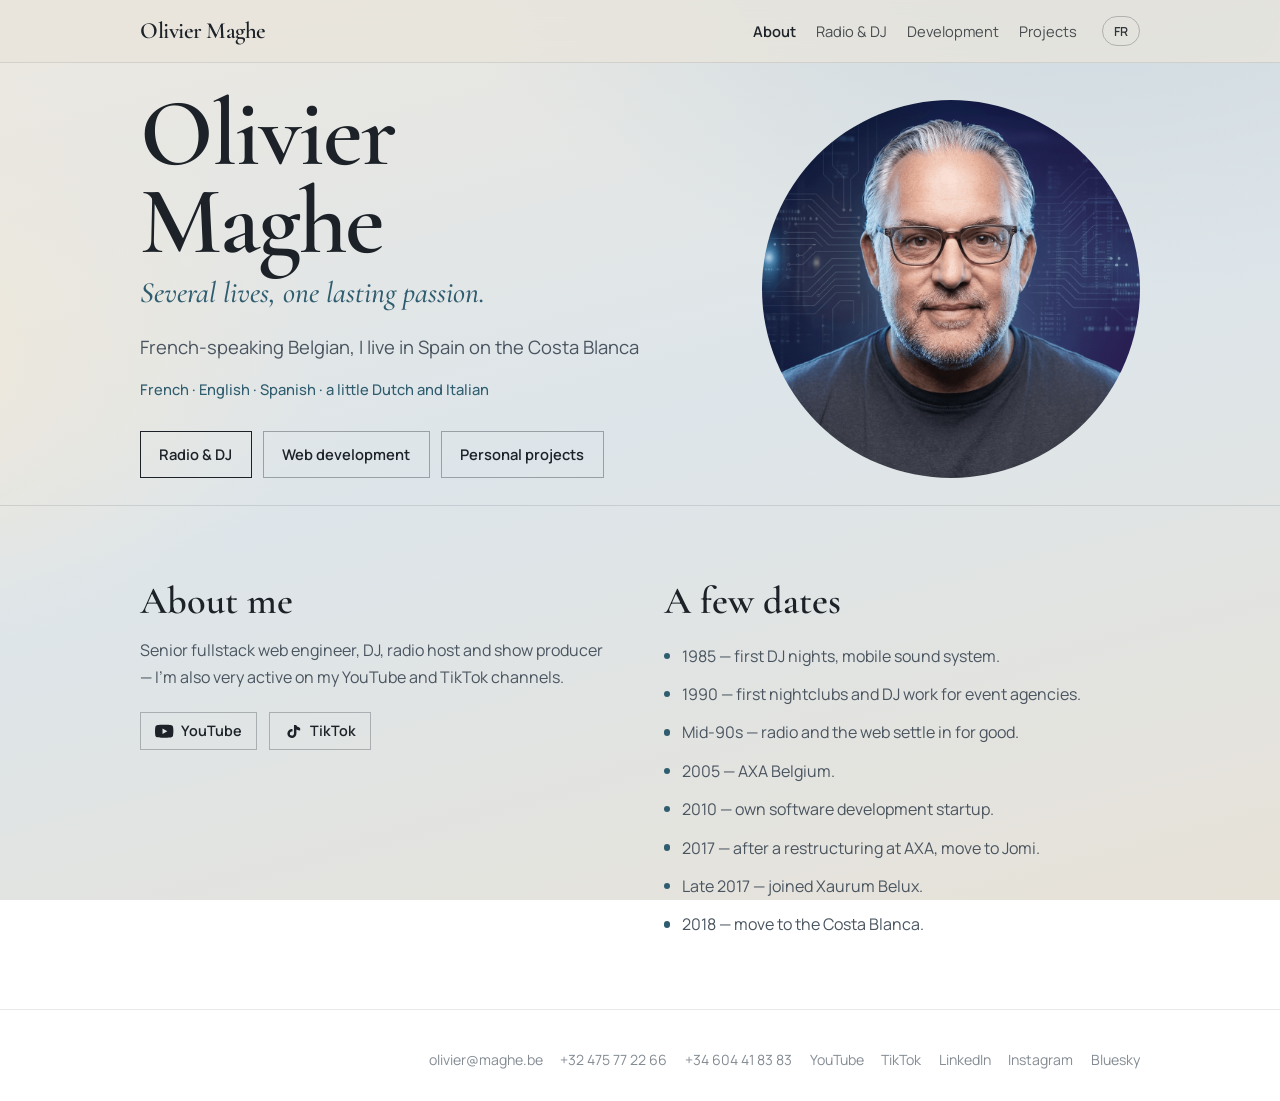
==== index.html @ 707fda05 "Initial commit: site vitrine Olivier Maghe (FR/EN). Quatre pages HTML/CSS/JS avec Docker nginx, i18n" ====
<!DOCTYPE html>
<html lang="fr">
<head>
  <meta charset="UTF-8">
  <meta name="viewport" content="width=device-width, initial-scale=1">
  <title>Olivier Maghe — Présentation</title>
  <meta name="description" content="Olivier Maghe, belge francophone installé sur la Costa Blanca. Musique, code et voyages.">
  <link rel="icon" href="images/oliviermaghe-avatar.png" type="image/png">
  <link rel="stylesheet" href="css/base.css">
  <link rel="stylesheet" href="css/presentation.css">
</head>
<body class="page-home" data-title-key="home.metaTitle" data-desc-key="home.metaDesc">
  <header class="site-header">
    <a class="brand" href="index.html">Olivier Maghe</a>
    <button class="nav-toggle" type="button" data-nav-toggle aria-expanded="false" aria-controls="site-nav" aria-label="Menu">
      <span></span><span></span><span></span>
    </button>
    <nav class="site-nav" id="site-nav" data-nav-panel>
      <a href="index.html" aria-current="page" data-i18n="nav.home">Présentation</a>
      <a href="radio.html" data-i18n="nav.radio">Radio & DJ</a>
      <a href="web.html" data-i18n="nav.web">Développement</a>
      <a href="projets.html" data-i18n="nav.projects">Projets</a>
      <button type="button" class="lang-toggle" data-lang-toggle>EN</button>
    </nav>
  </header>

  <main>
    <section class="hero">
      <div class="hero-copy">
        <h1 class="headline" data-i18n="home.headline">Olivier Maghe</h1>
        <p class="tagline" data-i18n="home.tagline">Plusieurs vies, une même passion.</p>
        <p class="lead" data-i18n="home.lead">Belge francophone, je vis en Espagne sur la Costa Blanca</p>
        <p class="langs" data-i18n="home.langs">Français · Anglais · Espagnol · un peu de néerlandais et d’italien</p>
        <div class="cta-row">
          <a class="cta" href="radio.html" data-i18n="home.ctaRadio">Radio & DJ</a>
          <a class="cta cta-ghost" href="web.html" data-i18n="home.ctaWeb">Développement web</a>
          <a class="cta cta-ghost" href="projets.html" data-i18n="home.ctaProjects">Projets personnels</a>
        </div>
      </div>
      <div class="hero-visual" aria-hidden="false">
        <img src="images/oliviermaghe-avatar.png" alt="Portrait d’Olivier Maghe" width="1024" height="1024">
      </div>
    </section>

    <section class="section">
      <div class="section-grid">
        <div class="about-block" data-reveal>
          <h2 data-i18n="home.aboutTitle">Qui suis-je</h2>
          <p data-i18n="home.aboutBody">Ingénieur Web senior fullstack, DJ, animateur radio, producteur de spectacles, je suis aussi très actif sur ma chaîne YouTube et TikTok.</p>
          <div class="about-socials">
            <a href="https://www.youtube.com/@oliviermaghe" target="_blank" rel="noopener">
              <svg class="about-social-icon" viewBox="0 0 24 24" aria-hidden="true" focusable="false">
                <path d="M23.5 6.2a3 3 0 0 0-2.1-2.1C19.5 3.5 12 3.5 12 3.5s-7.5 0-9.4.6A3 3 0 0 0 .5 6.2 31.5 31.5 0 0 0 0 12a31.5 31.5 0 0 0 .5 5.8 3 3 0 0 0 2.1 2.1c1.9.6 9.4.6 9.4.6s7.5 0 9.4-.6a3 3 0 0 0 2.1-2.1A31.5 31.5 0 0 0 24 12a31.5 31.5 0 0 0-.5-5.8zM9.8 15.5v-7l6.3 3.5-6.3 3.5z"/>
              </svg>
              <span>YouTube</span>
            </a>
            <a href="https://www.tiktok.com/@cssavecoli" target="_blank" rel="noopener">
              <svg class="about-social-icon" viewBox="0 0 24 24" aria-hidden="true" focusable="false">
                <path d="M19.6 6.8A5.4 5.4 0 0 1 16.2 5V4h-3.2v11.1a2.7 2.7 0 1 1-1.9-2.6V9.2a5.9 5.9 0 1 0 5.1 5.8V9.7a8.5 8.5 0 0 0 4.9 1.5V8a5.4 5.4 0 0 1-1.5-1.2z"/>
              </svg>
              <span>TikTok</span>
            </a>
          </div>
        </div>

        <div class="section-milestones" data-reveal="delay">
          <h2 data-i18n="home.milestonesTitle">Quelques dates</h2>
          <ul class="milestones">
            <li data-i18n="home.m1985">1985 — premières soirées DJ, sono mobile.</li>
            <li data-i18n="home.m1990">1990 — premières discothèques et DJ pour des agences événementielles.</li>
            <li data-i18n="home.m1990s">Milieu des années 90 — radio et web s’installent pour de bon.</li>
            <li data-i18n="home.m2005">2005 — AXA Belgium.</li>
            <li data-i18n="home.m2010">2010 — propre startup de développement informatique.</li>
            <li data-i18n="home.m2017">2017 — après une restructuration chez AXA, passage chez Jomi.</li>
            <li data-i18n="home.m2017b">Fin 2017 — entrée chez Xaurum Belux.</li>
            <li data-i18n="home.m2018">2018 — installation sur la Costa Blanca.</li>
          </ul>
        </div>
      </div>
    </section>
  </main>

  <footer class="site-footer">
    <div class="socials" aria-label="Réseaux sociaux">
      <a href="mailto:olivier@maghe.be">olivier@maghe.be</a>
      <a href="tel:+32475772266">+32 475 77 22 66</a>
      <a href="tel:+34604418383">+34 604 41 83 83</a>
      <a href="https://www.youtube.com/@oliviermaghe" target="_blank" rel="noopener">YouTube</a>
      <a href="https://www.tiktok.com/@cssavecoli" target="_blank" rel="noopener">TikTok</a>
      <a href="https://www.linkedin.com/in/oliviermaghe/" target="_blank" rel="noopener">LinkedIn</a>
      <a href="https://www.instagram.com/oliviermaghe" target="_blank" rel="noopener">Instagram</a>
      <a href="https://bsky.app/profile/oliviermaghe.bsky.social" target="_blank" rel="noopener">Bluesky</a>
    </div>
  </footer>

  <script src="js/i18n.js"></script>
  <script src="js/main.js"></script>
</body>
</html>
---- css/base.css ----
:root {
  --page-max: 1000px;
  --page-gutter: 1.1rem;
  --page-inline: max(var(--page-gutter), calc((100% - var(--page-max)) / 2));
}

/* Shared foundation — Olivier Maghe */
*,
*::before,
*::after {
  box-sizing: border-box;
}

html {
  scroll-behavior: smooth;
  -webkit-text-size-adjust: 100%;
}

body {
  margin: 0;
  min-height: 100vh;
  text-rendering: optimizeLegibility;
  -webkit-font-smoothing: antialiased;
}

img,
svg {
  display: block;
  max-width: 100%;
  height: auto;
}

a {
  color: inherit;
  text-decoration-thickness: 0.08em;
  text-underline-offset: 0.18em;
}

a:hover {
  text-decoration: none;
}

button {
  font: inherit;
  color: inherit;
  cursor: pointer;
  border: none;
  background: none;
}

ul {
  margin: 0;
  padding: 0;
  list-style: none;
}

.sr-only {
  position: absolute;
  width: 1px;
  height: 1px;
  padding: 0;
  margin: -1px;
  overflow: hidden;
  clip: rect(0, 0, 0, 0);
  white-space: nowrap;
  border: 0;
}

.site-header {
  position: fixed;
  inset: 0 0 auto;
  z-index: 100;
  display: flex;
  align-items: center;
  justify-content: space-between;
  gap: 1rem;
  padding: 1rem var(--page-inline);
  background: color-mix(in srgb, var(--nav-bg, #0b0d10) 72%, transparent);
  backdrop-filter: blur(14px) saturate(1.1);
  -webkit-backdrop-filter: blur(14px) saturate(1.1);
  border-bottom: 1px solid color-mix(in srgb, currentColor 10%, transparent);
}

.brand {
  font-weight: 700;
  letter-spacing: -0.02em;
  text-decoration: none;
  font-size: 1.05rem;
  z-index: 2;
}

.brand:hover {
  opacity: 0.85;
}

.nav-toggle {
  display: none;
  z-index: 2;
  width: 2.5rem;
  height: 2.5rem;
  border-radius: 0.4rem;
  border: 1px solid color-mix(in srgb, currentColor 25%, transparent);
}

.nav-toggle span {
  display: block;
  width: 1.1rem;
  height: 2px;
  margin: 0.28rem auto;
  background: currentColor;
  transition: transform 0.25s ease, opacity 0.25s ease;
}

.nav-toggle[aria-expanded="true"] span:nth-child(1) {
  transform: translateY(0.34rem) rotate(45deg);
}

.nav-toggle[aria-expanded="true"] span:nth-child(2) {
  opacity: 0;
}

.nav-toggle[aria-expanded="true"] span:nth-child(3) {
  transform: translateY(-0.34rem) rotate(-45deg);
}

.site-nav {
  display: flex;
  align-items: center;
  gap: 0.35rem 1.25rem;
}

.site-nav a {
  text-decoration: none;
  font-size: 0.92rem;
  opacity: 0.78;
  transition: opacity 0.2s ease;
}

.site-nav a:hover,
.site-nav a[aria-current="page"] {
  opacity: 1;
}

.site-nav a[aria-current="page"] {
  font-weight: 600;
}

.lang-toggle {
  margin-left: 0.35rem;
  padding: 0.35rem 0.65rem;
  border: 1px solid color-mix(in srgb, currentColor 28%, transparent);
  border-radius: 999px;
  font-size: 0.78rem;
  font-weight: 600;
  letter-spacing: 0.04em;
  opacity: 0.9;
}

.lang-toggle:hover {
  opacity: 1;
}

.site-footer {
  padding: 2.5rem var(--page-inline) 2rem;
  display: flex;
  flex-wrap: wrap;
  gap: 1rem 2rem;
  justify-content: flex-end;
  align-items: center;
  font-size: 0.88rem;
  opacity: 0.85;
}

.socials {
  display: flex;
  flex-wrap: wrap;
  gap: 0.75rem 1.1rem;
}

.socials a {
  text-decoration: none;
  opacity: 0.8;
}

.socials a:hover {
  opacity: 1;
  text-decoration: underline;
}

[data-reveal] {
  opacity: 0;
  transform: translateY(1.1rem);
  transition: opacity 0.7s ease, transform 0.7s ease;
}

[data-reveal].is-visible {
  opacity: 1;
  transform: none;
}

[data-reveal="delay"] {
  transition-delay: 0.12s;
}

[data-reveal="delay-2"] {
  transition-delay: 0.24s;
}

@media (max-width: 860px) {
  .nav-toggle {
    display: inline-block;
  }

  .site-nav {
    position: fixed;
    inset: 0;
    flex-direction: column;
    justify-content: center;
    gap: 1.25rem;
    background: color-mix(in srgb, var(--nav-bg, #0b0d10) 96%, transparent);
    backdrop-filter: blur(12px);
    opacity: 0;
    pointer-events: none;
    transition: opacity 0.25s ease;
  }

  .site-nav.is-open {
    opacity: 1;
    pointer-events: auto;
  }

  .site-nav a {
    font-size: 1.35rem;
    opacity: 1;
  }

  .lang-toggle {
    margin-left: 0;
    margin-top: 0.5rem;
  }

  body.nav-open {
    overflow: hidden;
  }
}
---- css/presentation.css ----
/* Présentation — ambiance neutre, carte de visite */
@import url("https://fonts.googleapis.com/css2?family=Cormorant+Garamond:ital,wght@0,500;0,600;0,700;1,500&family=Manrope:wght@400;500;600;700&display=swap");

:root {
  --bg: #e8e4dc;
  --bg-2: #d5dfe6;
  --ink: #1c2228;
  --muted: #4a5560;
  --accent: #2f5d6f;
  --line: color-mix(in srgb, var(--ink) 12%, transparent);
  --nav-bg: #e8e4dc;
  --font-display: "Cormorant Garamond", Georgia, serif;
  --font-body: "Manrope", system-ui, sans-serif;
}

body.page-home {
  font-family: var(--font-body);
  color: var(--ink);
  background:
    radial-gradient(1200px 700px at 85% -10%, #c9d7e0 0%, transparent 55%),
    radial-gradient(900px 600px at -10% 40%, #efe8da 0%, transparent 50%),
    linear-gradient(165deg, #ece8e0 0%, #dde5ea 48%, #e7e2d8 100%);
  background-attachment: fixed;
}

.page-home .site-header {
  color: var(--ink);
  background: color-mix(in srgb, var(--nav-bg, #e8e4dc) 78%, transparent);
  backdrop-filter: blur(14px) saturate(1.1);
  -webkit-backdrop-filter: blur(14px) saturate(1.1);
}

.page-home .brand {
  font-family: var(--font-display);
  font-size: 1.45rem;
  font-weight: 600;
}

.hero {
  min-height: auto;
  display: grid;
  grid-template-columns: 1.05fr 0.95fr;
  align-items: end;
  gap: clamp(1.25rem, 3vw, 2.5rem);
  padding:
    clamp(5.5rem, 10vh, 6.5rem)
    var(--page-inline)
    clamp(1.5rem, 3vh, 2.25rem);
}

.hero-copy {
  padding-bottom: 0;
  align-self: end;
}

.eyebrow {
  margin: 0 0 1rem;
  font-size: 0.78rem;
  font-weight: 600;
  letter-spacing: 0.16em;
  text-transform: uppercase;
  color: var(--accent);
}

.hero h1 {
  margin: 0 0 0.55rem;
  font-family: var(--font-display);
  font-size: clamp(3.2rem, 8vw, 6rem);
  line-height: 0.92;
  font-weight: 600;
  letter-spacing: -0.02em;
}

.tagline {
  margin: 0 0 1.25rem;
  font-family: var(--font-display);
  font-size: clamp(1.35rem, 2.8vw, 1.85rem);
  line-height: 1.25;
  font-weight: 500;
  font-style: italic;
  color: var(--accent);
  max-width: none;
}

.lead {
  margin: 0 0 1rem;
  max-width: 34rem;
  font-size: clamp(1.02rem, 1.6vw, 1.15rem);
  line-height: 1.65;
  color: var(--muted);
}

.langs {
  margin: 0 0 2rem;
  font-size: 0.92rem;
  color: var(--accent);
  font-weight: 500;
}

.cta-row {
  display: flex;
  flex-wrap: wrap;
  gap: 0.7rem;
}

.cta {
  display: inline-flex;
  align-items: center;
  padding: 0.78rem 1.15rem;
  border: 1px solid var(--ink);
  text-decoration: none;
  font-size: 0.92rem;
  font-weight: 600;
  transition: background 0.2s ease, color 0.2s ease, transform 0.2s ease;
}

.cta:hover {
  background: var(--ink);
  color: var(--bg);
  transform: translateY(-1px);
}

.cta-ghost {
  border-color: color-mix(in srgb, var(--ink) 35%, transparent);
}

.hero-visual {
  position: relative;
  align-self: end;
  aspect-ratio: 1;
  width: min(100%, 42vh, 380px);
  justify-self: end;
  border-radius: 50%;
  overflow: hidden;
}

.hero-visual img {
  width: 100%;
  height: 100%;
  object-fit: cover;
  object-position: center top;
  filter: saturate(0.92) contrast(1.02);
}

.hero-visual::after {
  display: none;
}

.section {
  padding: clamp(3rem, 8vh, 5.5rem) var(--page-inline);
  border-top: 1px solid var(--line);
}

.section-grid {
  display: grid;
  grid-template-columns: 1fr 1fr;
  gap: clamp(1.5rem, 4vw, 3rem);
  max-width: none;
  align-items: start;
}

.about-block {
  max-width: 36rem;
}

.about-socials {
  display: flex;
  flex-wrap: wrap;
  gap: 0.7rem;
  margin-top: 1.25rem;
}

.about-socials a {
  display: inline-flex;
  align-items: center;
  gap: 0.45rem;
  padding: 0.55rem 0.9rem;
  border: 1px solid color-mix(in srgb, var(--ink) 28%, transparent);
  text-decoration: none;
  font-size: 0.9rem;
  font-weight: 600;
  transition: background 0.2s ease, color 0.2s ease, transform 0.2s ease;
}

.about-socials a:hover {
  background: var(--ink);
  color: var(--bg);
  transform: translateY(-1px);
}

.about-social-icon {
  width: 1.15rem;
  height: 1.15rem;
  fill: currentColor;
  flex-shrink: 0;
}

.section h2 {
  margin: 0 0 0.85rem;
  font-family: var(--font-display);
  font-size: clamp(1.8rem, 3vw, 2.4rem);
  font-weight: 600;
}

.section p {
  margin: 0;
  max-width: 36rem;
  line-height: 1.7;
  color: var(--muted);
}

.section-follow {
  margin: 1rem 0 0;
  max-width: 36rem;
  line-height: 1.7;
  color: var(--muted);
}

.section-milestones {
  max-width: none;
}

.section-milestones h2 {
  margin: 0 0 1.25rem;
  font-family: var(--font-display);
  font-size: clamp(1.8rem, 3vw, 2.4rem);
  font-weight: 600;
}

.milestones {
  display: grid;
  gap: 0.85rem;
  max-width: 40rem;
  margin: 0;
  padding: 0;
  list-style: none;
}

.milestones li {
  position: relative;
  padding-left: 1.1rem;
  line-height: 1.55;
  color: var(--muted);
}

.milestones li::before {
  content: "";
  position: absolute;
  left: 0;
  top: 0.55em;
  width: 0.4rem;
  height: 0.4rem;
  border-radius: 50%;
  background: var(--accent);
}

.page-home .site-footer {
  border-top: 1px solid var(--line);
  color: var(--muted);
}

@media (max-width: 900px) {
  .hero {
    grid-template-columns: 1fr;
    min-height: auto;
    padding-top: 5.5rem;
  }

  .hero-visual {
    width: min(58vw, 280px);
    justify-self: center;
  }

  .section-grid {
    grid-template-columns: 1fr;
  }
}

@media (prefers-reduced-motion: no-preference) {
  .hero-visual img {
    animation: home-rise 1.1s ease both;
  }

  .hero-copy {
    animation: home-fade 0.9s ease 0.15s both;
  }
}

@keyframes home-rise {
  from {
    opacity: 0;
    transform: scale(1.04);
  }
  to {
    opacity: 1;
    transform: none;
  }
}

@keyframes home-fade {
  from {
    opacity: 0;
    transform: translateY(12px);
  }
  to {
    opacity: 1;
    transform: none;
  }
}
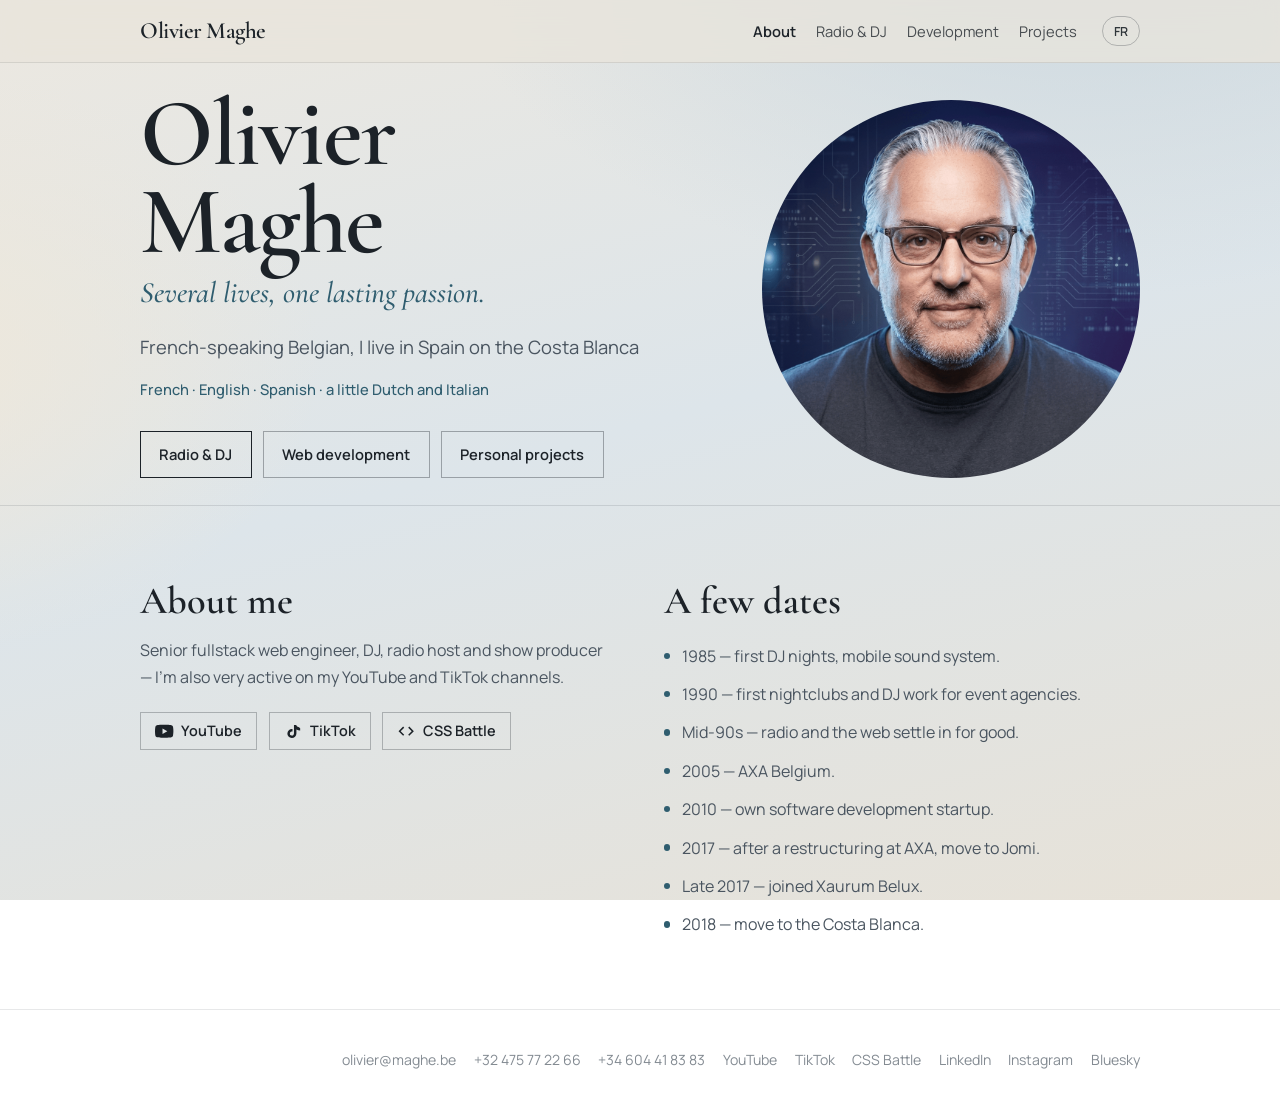
==== commit dc3ad069: "ajoute d'un bouton CSS Battle sur la homepage" ====
--- a/index.html
+++ b/index.html
@@ -60,6 +60,12 @@
               </svg>
               <span>TikTok</span>
             </a>
+            <a href="https://cssbattle.oliviermaghe.com" target="_blank" rel="noopener">
+              <svg class="about-social-icon" viewBox="0 0 24 24" aria-hidden="true" focusable="false">
+                <path d="M9.4 16.6 4.8 12l4.6-4.6L8 6l-6 6 6 6 1.4-1.4zm5.2 0 4.6-4.6-4.6-4.6L16 6l6 6-6 6-1.4-1.4z"/>
+              </svg>
+              <span>CSS Battle</span>
+            </a>
           </div>
         </div>
 
@@ -87,6 +93,7 @@
       <a href="tel:+34604418383">+34 604 41 83 83</a>
       <a href="https://www.youtube.com/@oliviermaghe" target="_blank" rel="noopener">YouTube</a>
       <a href="https://www.tiktok.com/@cssavecoli" target="_blank" rel="noopener">TikTok</a>
+      <a href="https://cssbattle.oliviermaghe.com" target="_blank" rel="noopener">CSS Battle</a>
       <a href="https://www.linkedin.com/in/oliviermaghe/" target="_blank" rel="noopener">LinkedIn</a>
       <a href="https://www.instagram.com/oliviermaghe" target="_blank" rel="noopener">Instagram</a>
       <a href="https://bsky.app/profile/oliviermaghe.bsky.social" target="_blank" rel="noopener">Bluesky</a>
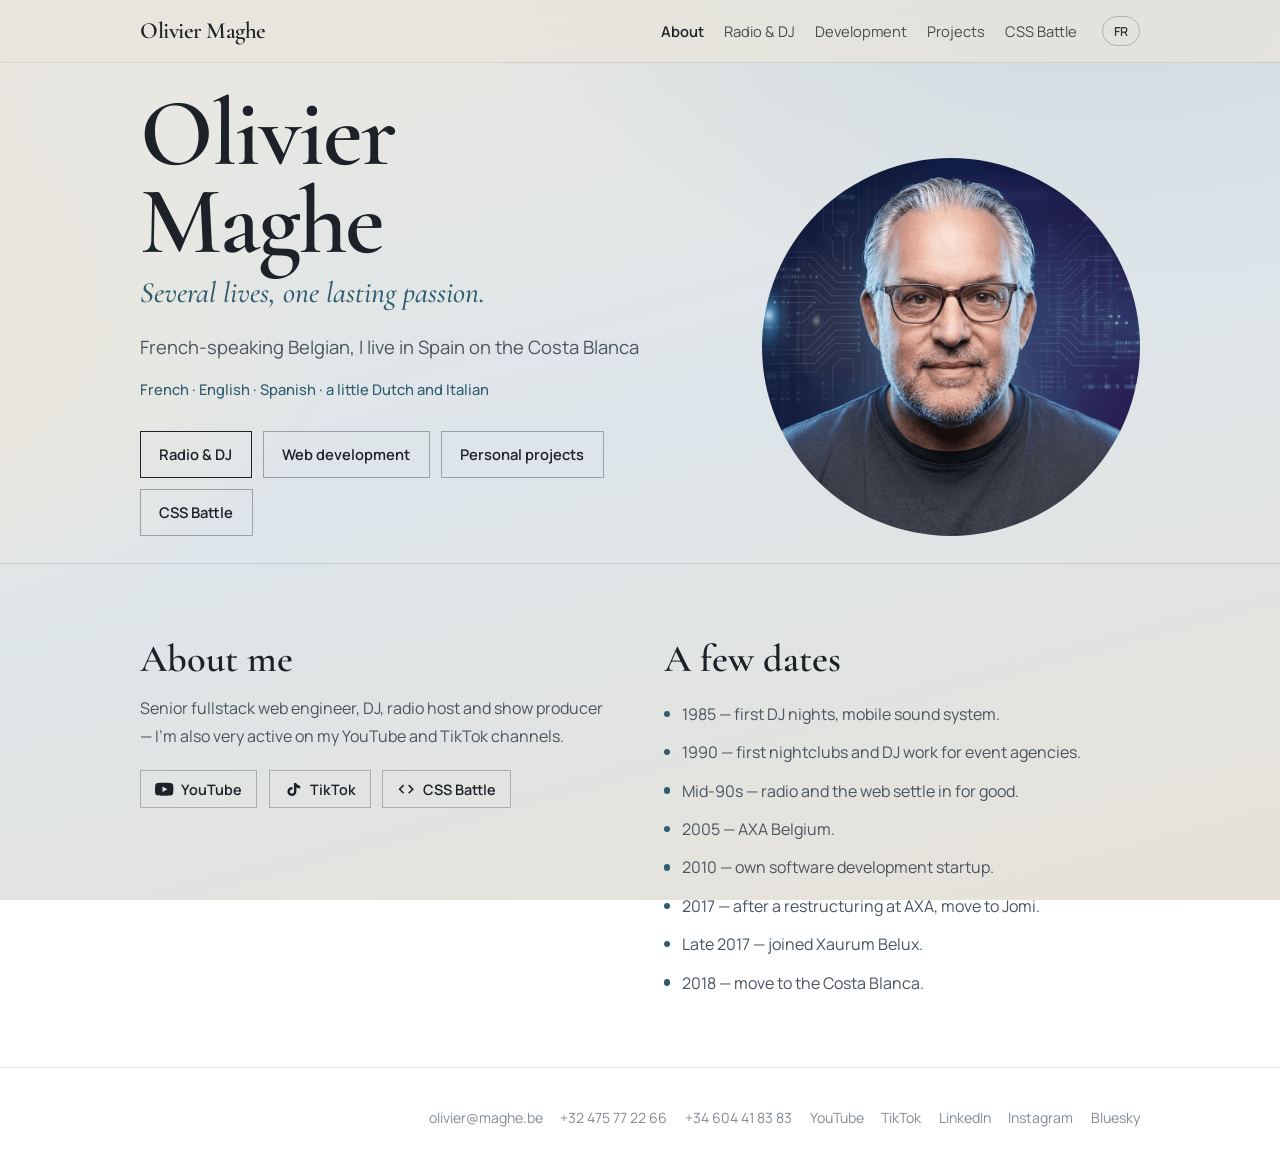
==== commit d2a2679e: "Intègre CSS Battle comme page à part entière du site. Nouvelle page css-battle.html (ambiance arène " ====
--- a/index.html
+++ b/index.html
@@ -20,6 +20,7 @@
       <a href="radio.html" data-i18n="nav.radio">Radio & DJ</a>
       <a href="web.html" data-i18n="nav.web">Développement</a>
       <a href="projets.html" data-i18n="nav.projects">Projets</a>
+      <a href="css-battle.html" data-i18n="nav.cssbattle">CSS Battle</a>
       <button type="button" class="lang-toggle" data-lang-toggle>EN</button>
     </nav>
   </header>
@@ -35,6 +36,7 @@
           <a class="cta" href="radio.html" data-i18n="home.ctaRadio">Radio & DJ</a>
           <a class="cta cta-ghost" href="web.html" data-i18n="home.ctaWeb">Développement web</a>
           <a class="cta cta-ghost" href="projets.html" data-i18n="home.ctaProjects">Projets personnels</a>
+          <a class="cta cta-ghost" href="css-battle.html" data-i18n="home.ctaCssbattle">CSS Battle</a>
         </div>
       </div>
       <div class="hero-visual" aria-hidden="false">
@@ -60,7 +62,7 @@
               </svg>
               <span>TikTok</span>
             </a>
-            <a href="https://cssbattle.oliviermaghe.com" target="_blank" rel="noopener">
+            <a href="css-battle.html">
               <svg class="about-social-icon" viewBox="0 0 24 24" aria-hidden="true" focusable="false">
                 <path d="M9.4 16.6 4.8 12l4.6-4.6L8 6l-6 6 6 6 1.4-1.4zm5.2 0 4.6-4.6-4.6-4.6L16 6l6 6-6 6-1.4-1.4z"/>
               </svg>
@@ -93,7 +95,6 @@
       <a href="tel:+34604418383">+34 604 41 83 83</a>
       <a href="https://www.youtube.com/@oliviermaghe" target="_blank" rel="noopener">YouTube</a>
       <a href="https://www.tiktok.com/@cssavecoli" target="_blank" rel="noopener">TikTok</a>
-      <a href="https://cssbattle.oliviermaghe.com" target="_blank" rel="noopener">CSS Battle</a>
       <a href="https://www.linkedin.com/in/oliviermaghe/" target="_blank" rel="noopener">LinkedIn</a>
       <a href="https://www.instagram.com/oliviermaghe" target="_blank" rel="noopener">Instagram</a>
       <a href="https://bsky.app/profile/oliviermaghe.bsky.social" target="_blank" rel="noopener">Bluesky</a>
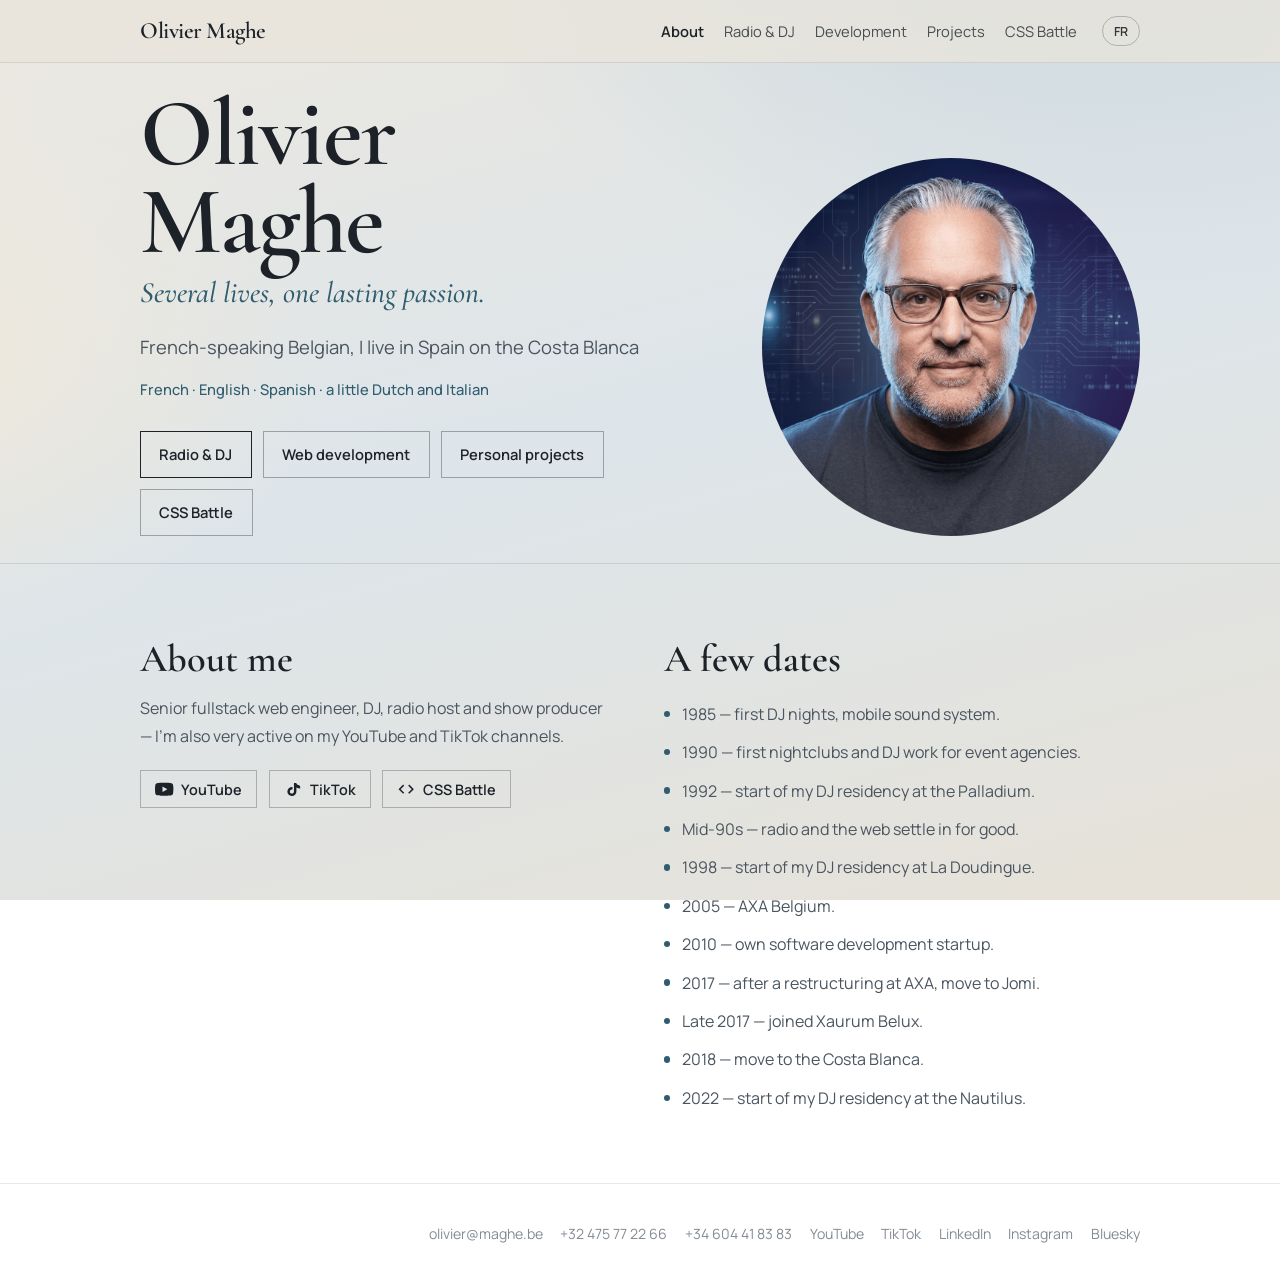
==== commit a7f81097: "Ajustements page CSS Battle et contenu Radio/Présentation. - CSS Battle : retrait des boutons "Code " ====
--- a/index.html
+++ b/index.html
@@ -76,12 +76,15 @@
           <ul class="milestones">
             <li data-i18n="home.m1985">1985 — premières soirées DJ, sono mobile.</li>
             <li data-i18n="home.m1990">1990 — premières discothèques et DJ pour des agences événementielles.</li>
+            <li data-i18n="home.m1992">1992 — début de ma résidence DJ au Palladium.</li>
             <li data-i18n="home.m1990s">Milieu des années 90 — radio et web s’installent pour de bon.</li>
+            <li data-i18n="home.m1998">1998 — début de ma résidence DJ à La Doudingue.</li>
             <li data-i18n="home.m2005">2005 — AXA Belgium.</li>
             <li data-i18n="home.m2010">2010 — propre startup de développement informatique.</li>
             <li data-i18n="home.m2017">2017 — après une restructuration chez AXA, passage chez Jomi.</li>
             <li data-i18n="home.m2017b">Fin 2017 — entrée chez Xaurum Belux.</li>
             <li data-i18n="home.m2018">2018 — installation sur la Costa Blanca.</li>
+            <li data-i18n="home.m2022">2022 — début de ma résidence DJ au Nautilus.</li>
           </ul>
         </div>
       </div>
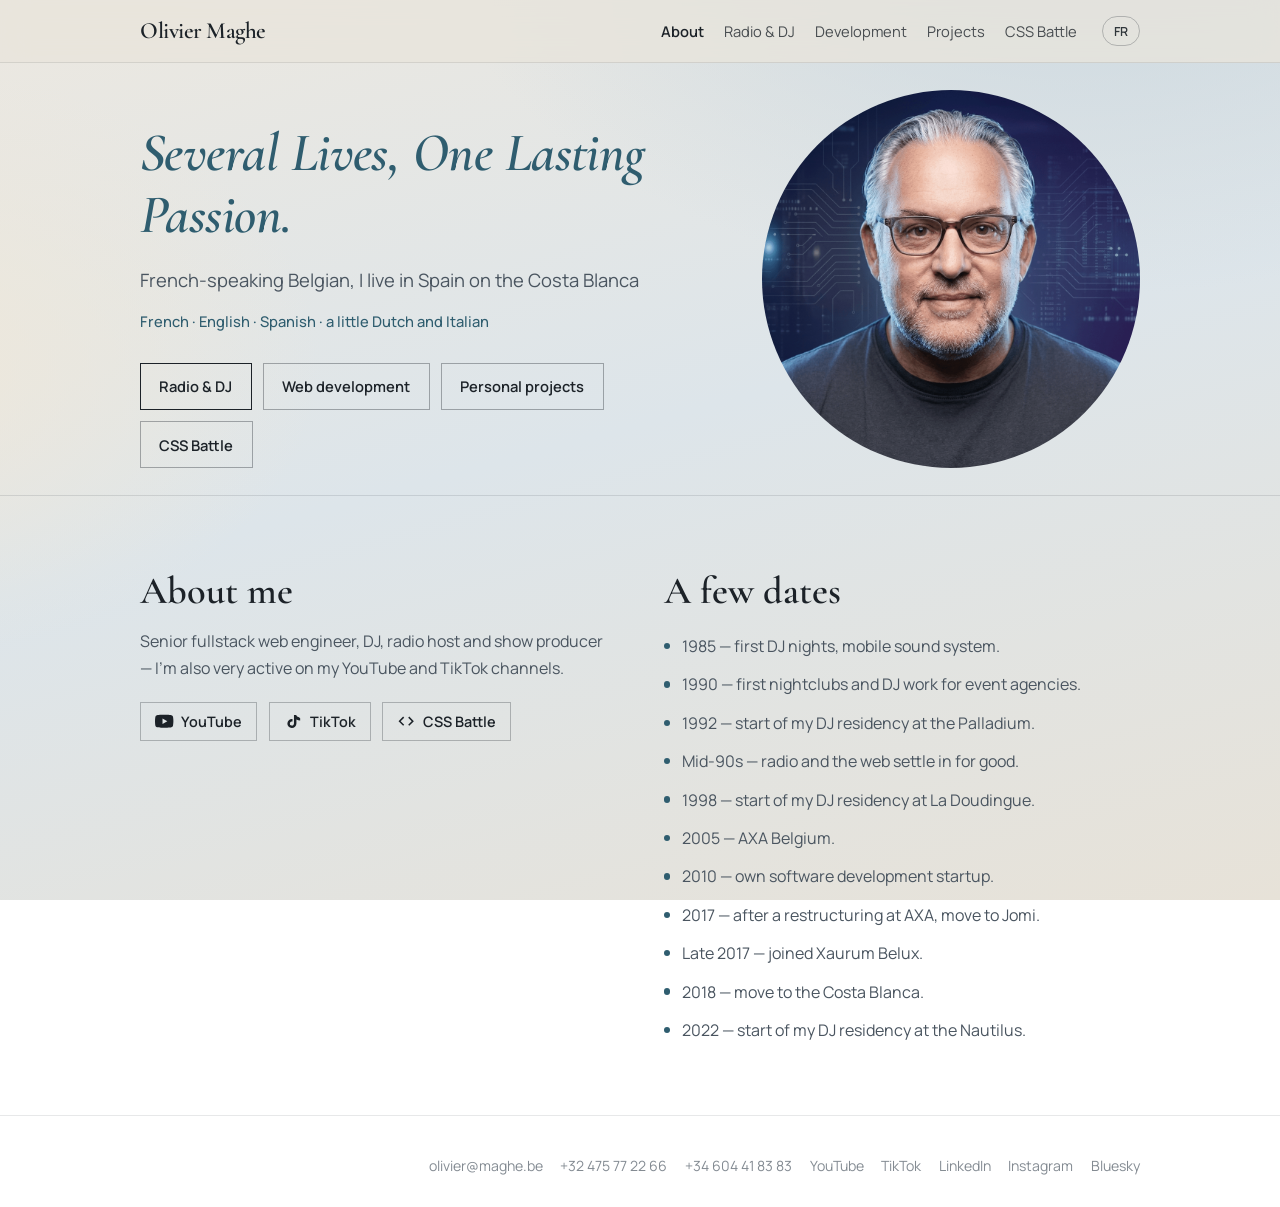
==== commit 2a454c6f: "Simplifie le hero de la page d'accueil et ajoute le README. - Hero : retire "Olivier Maghe" et utili" ====
--- a/index.html
+++ b/index.html
@@ -28,8 +28,7 @@
   <main>
     <section class="hero">
       <div class="hero-copy">
-        <h1 class="headline" data-i18n="home.headline">Olivier Maghe</h1>
-        <p class="tagline" data-i18n="home.tagline">Plusieurs vies, une même passion.</p>
+        <h1 class="headline" data-i18n="home.headline">Plusieurs Vies, Une même passion.</h1>
         <p class="lead" data-i18n="home.lead">Belge francophone, je vis en Espagne sur la Costa Blanca</p>
         <p class="langs" data-i18n="home.langs">Français · Anglais · Espagnol · un peu de néerlandais et d’italien</p>
         <div class="cta-row">
--- a/css/presentation.css
+++ b/css/presentation.css
@@ -63,23 +63,15 @@
 }
 
 .hero h1 {
-  margin: 0 0 0.55rem;
+  margin: 0 0 1.1rem;
   font-family: var(--font-display);
-  font-size: clamp(3.2rem, 8vw, 6rem);
-  line-height: 0.92;
-  font-weight: 600;
-  letter-spacing: -0.02em;
-}
-
-.tagline {
-  margin: 0 0 1.25rem;
-  font-family: var(--font-display);
-  font-size: clamp(1.35rem, 2.8vw, 1.85rem);
-  line-height: 1.25;
-  font-weight: 500;
+  font-size: clamp(2.1rem, 4.6vw, 3.4rem);
+  line-height: 1.15;
+  font-weight: 600;
   font-style: italic;
+  letter-spacing: -0.01em;
   color: var(--accent);
-  max-width: none;
+  max-width: 22ch;
 }
 
 .lead {
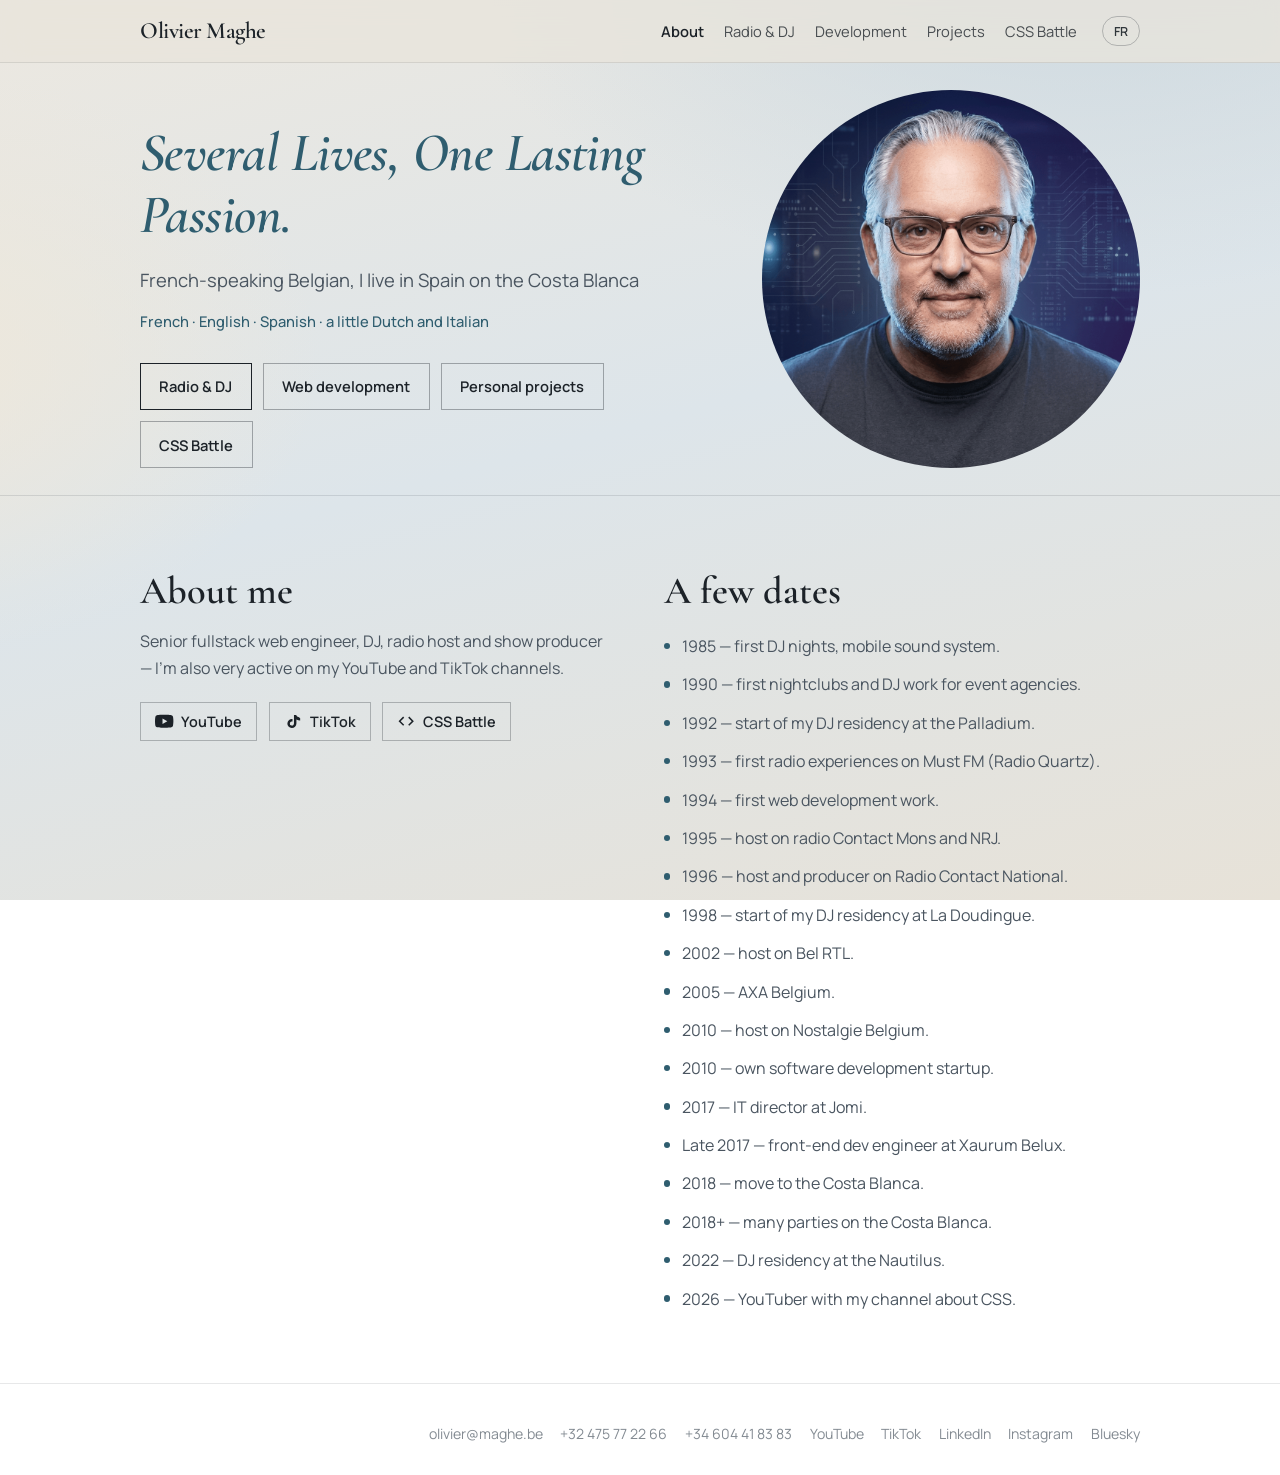
==== commit 005cff03: "Enrichit la timeline des dates sur la page d'accueil Ajoute les jalons radio (Must FM 1993, Contact " ====
--- a/index.html
+++ b/index.html
@@ -8,6 +8,7 @@
   <link rel="icon" href="images/oliviermaghe-avatar.png" type="image/png">
   <link rel="stylesheet" href="css/base.css">
   <link rel="stylesheet" href="css/presentation.css">
+  <script defer src="https://stats.oliviermaghe.com/script.js" data-website-id="4e92ca2d-2685-4aad-9cf3-33c216ab6a5a"></script>
 </head>
 <body class="page-home" data-title-key="home.metaTitle" data-desc-key="home.metaDesc">
   <header class="site-header">
@@ -76,14 +77,21 @@
             <li data-i18n="home.m1985">1985 — premières soirées DJ, sono mobile.</li>
             <li data-i18n="home.m1990">1990 — premières discothèques et DJ pour des agences événementielles.</li>
             <li data-i18n="home.m1992">1992 — début de ma résidence DJ au Palladium.</li>
-            <li data-i18n="home.m1990s">Milieu des années 90 — radio et web s’installent pour de bon.</li>
+            <li data-i18n="home.m1993">1993 — premières expériences radio sur Must FM (Radio Quartz).</li>
+            <li data-i18n="home.m1994">1994 — premiers développements web.</li>
+            <li data-i18n="home.m1995">1995 — animateur sur radio Contact Mons et NRJ.</li>
+            <li data-i18n="home.m1996">1996 — animateur et producteur sur Radio Contact National.</li>
             <li data-i18n="home.m1998">1998 — début de ma résidence DJ à La Doudingue.</li>
+            <li data-i18n="home.m2002">2002 — animateur sur Bel RTL.</li>
             <li data-i18n="home.m2005">2005 — AXA Belgium.</li>
+            <li data-i18n="home.m2010radio">2010 — animateur sur Nostalgie Belgique.</li>
             <li data-i18n="home.m2010">2010 — propre startup de développement informatique.</li>
-            <li data-i18n="home.m2017">2017 — après une restructuration chez AXA, passage chez Jomi.</li>
-            <li data-i18n="home.m2017b">Fin 2017 — entrée chez Xaurum Belux.</li>
+            <li data-i18n="home.m2017">2017 — directeur informatique chez Jomi.</li>
+            <li data-i18n="home.m2017b">Fin 2017 — front-end dev engineer chez Xaurum Belux.</li>
             <li data-i18n="home.m2018">2018 — installation sur la Costa Blanca.</li>
-            <li data-i18n="home.m2022">2022 — début de ma résidence DJ au Nautilus.</li>
+            <li data-i18n="home.m2018b">2018+ — nombreuses soirées sur la Costa Blanca.</li>
+            <li data-i18n="home.m2022">2022 — résidence DJ au Nautilus.</li>
+            <li data-i18n="home.m2026">2026 — youtubeur avec ma chaîne sur le CSS.</li>
           </ul>
         </div>
       </div>
